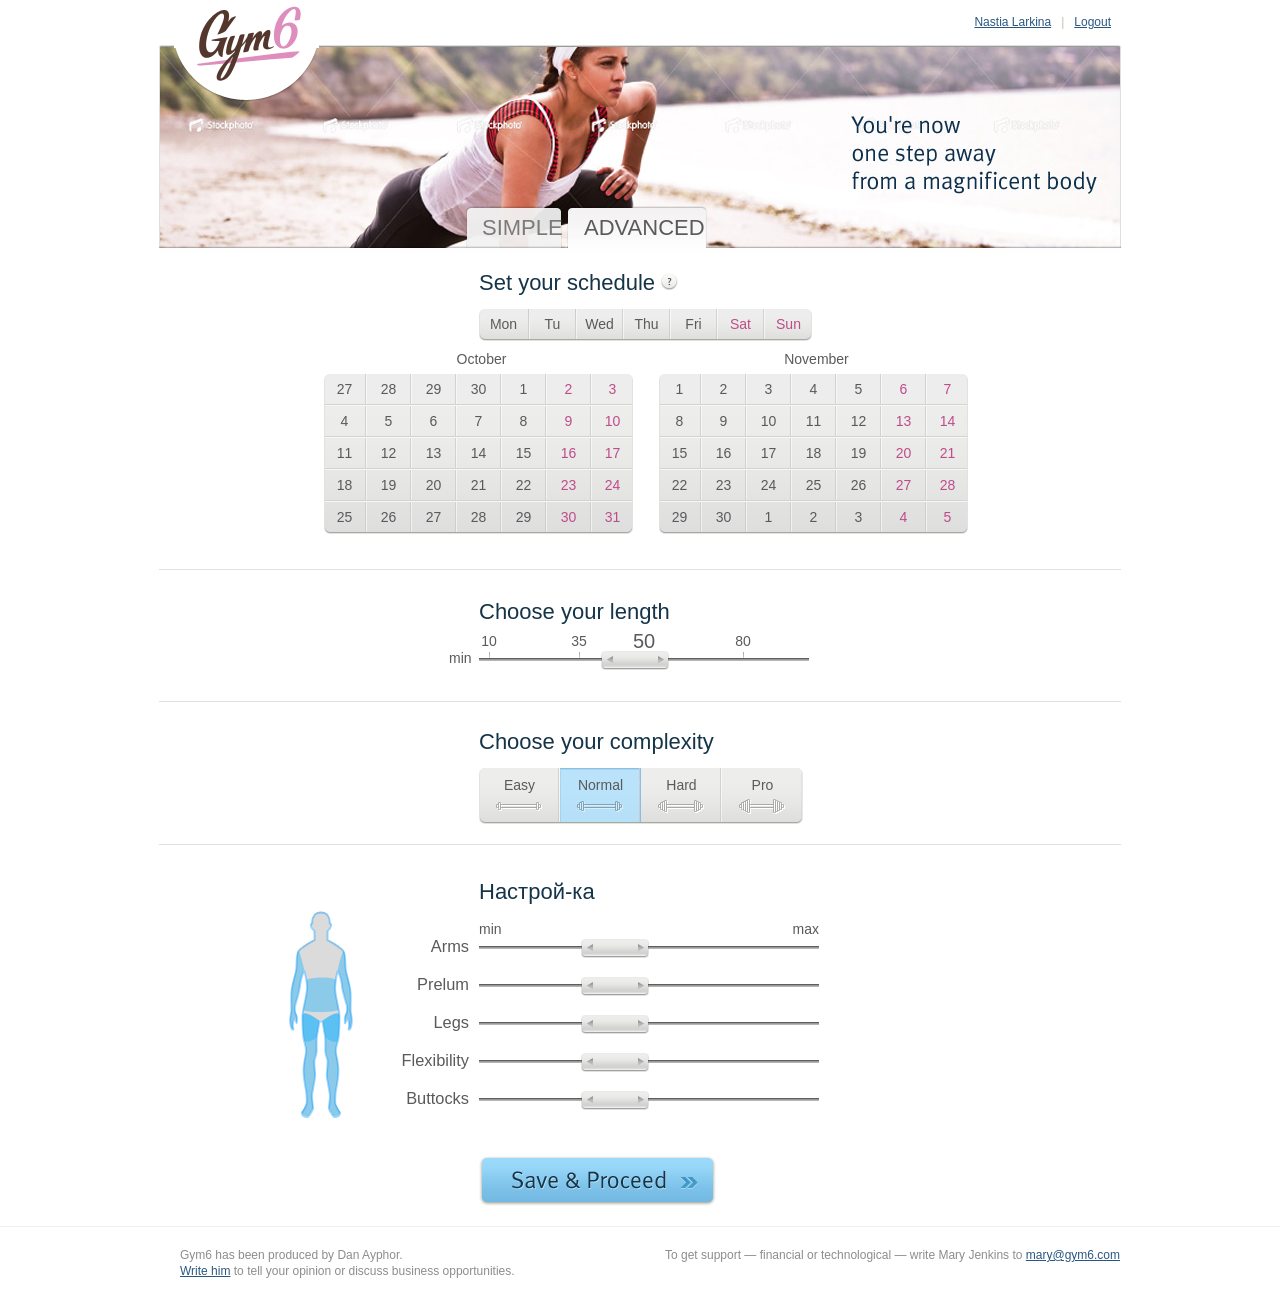
==== web/registration.html @ 05de3367 "bottom sliders get equal values in case if user click the same button twice" ====
<!DOCTYPE html PUBLIC "-//W3C//DTD XHTML 1.1//EN" "http://www.w3.org/TR/xhtml11/DTD/xhtml11.dtd">
<html xmlns="http://www.w3.org/1999/xhtml">
	<head>
		<meta http-equiv="Content-Type" content="text/html; charset=utf-8" />
		<title>Gym6</title>
		<link rel="stylesheet" href="css/style.css" type="text/css" />
    <script type="text/javascript" src="js/jquery-1.4.2.min.js"></script>
		<script type="text/javascript" src="js/jquery-ui.js"></script>
		<script type="text/javascript" src="js/jquery.ui.slider.js"></script>
		
		<script type="text/javascript" src="js/publisher.js"></script>
		<script type="text/javascript" src="js/subscriber.js"></script>
		<script type="text/javascript" src="js/ui.formBase.js"></script>
		<script type="text/javascript" src="js/ui.formWidgetBase.js"></script>
		<script type="text/javascript" src="js/ui.widgetBlock.js"></script>
		<script type="text/javascript" src="js/ui.scrollbarWidget.js"></script>
		<script type="text/javascript" src="js/ui.scalableSet.js"></script>
		<script type="text/javascript" src="js/ui.scalable.js"></script>
		<script type="text/javascript" src="js/ui.buttonSet.js"></script>
		<script type="text/javascript" src="js/ui.complexityBlock.js"></script>
		<script type="text/javascript" src="js/ui.calendarSet.js"></script>
		
		<script type="text/javascript" src="js/init.js"></script>
	</head>	
	<body>
		<div id="page">
        <h1 class="logo_new">GUM6<a href="#"></a></h1>
        <div class="sign"><a href="#">Nastia Larkina</a>|<a href="#">Logout</a></div>
        <img src="img/temp/a2.jpg" />
        
        	<div class="reg2">
        		<form method="POST" action="" id="registration_form">
        		    <div class="tab select_advanced">
            		    <a href="#" class="s">Simple</a>
            		    <strong class="a">Advanced</strong>
            		</div>
        			
                    <div class="reg_date" id="reg_date">
                    	<h2>Set your schedule <a href="#" class="q"></a></h2>
                        <div class="days"><a href="#" class="first">Mon</a><a href="#">Tu</a><a href="#">Wed</a><a href="#">Thu</a><a href="#">Fri</a><a href="#" class="pink">Sat</a><a href="#" class="last pink">Sun</a></div>
                        <div class="weeks">          
                            <div class="month">
                                <h3>October</h3>
                                <div class="first"><a href="#" date="2010.09.27">27</a><a href="#" date="2010.10.04">4</a><a href="#" date="2010.10.11">11</a><a href="#" date="2010.10.18">18</a><a href="#" date="2010.10.25">25</a></div>
                                <div><a href="#" date="2010.09.28">28</a><a href="#" date="2010.10.05">5</a><a href="#" date="2010.10.12">12</a><a href="#" date="2010.10.19">19</a><a href="#" date="2010.10.26">26</a></div>
                                <div><a href="#" date="2010.09.29">29</a><a href="#" date="2010.10.06">6</a><a href="#" date="2010.10.13">13</a><a href="#" date="2010.10.20">20</a><a href="#" date="2010.10.27">27</a></div>
                                <div><a href="#" date="2010.09.30">30</a><a href="#" date="2010.10.07">7</a><a href="#" date="2010.10.14">14</a><a href="#" date="2010.10.21">21</a><a href="#" date="2010.10.28">28</a></div>
                                <div><a href="#" date="2010.10.01">1</a><a href="#" date="2010.10.08">8</a><a href="#" date="2010.10.15">15</a><a href="#" date="2010.10.22">22</a><a href="#" date="2010.10.29">29</a></div>
                                <div class="pink"><a href="#" date="2010.10.02">2</a><a href="#" date="2010.10.09">9</a><a href="#" date="2010.10.16">16</a><a href="#" date="2010.10.23">23</a><a href="#" date="2010.10.30">30</a></div>
                                <div class="pink last"><a href="#" date="2010.10.03">3</a><a href="#" date="2010.10.10">10</a><a href="#" date="2010.10.17">17</a><a href="#" date="2010.10.24">24</a><a href="#" date="2010.10.31">31</a></div>
                            </div>           
                             <div class="month">
                                <h3>November</h3>
                                <div class="first"><a href="#" date="2010.10.01">1</a><a href="#" date="2010.10.08">8</a><a href="#" date="2010.10.15">15</a><a href="#" date="2010.10.22">22</a><a href="#" date="2010.10.29">29</a></div>
                                <div><a href="#" date="2010.10.02">2</a><a href="#" date="2010.10.09">9</a><a href="#" date="2010.10.16">16</a><a href="#" date="2010.10.23">23</a><a href="#" date="2010.10.30">30</a></div>
                                <div><a href="#" date="2010.10.03">3</a><a href="#" date="2010.10.10">10</a><a href="#" date="2010.10.17">17</a><a href="#" date="2010.10.24">24</a><a href="#" date="2010.11.01">1</a></div>
                                <div><a href="#" date="2010.10.04">4</a><a href="#" date="2010.10.11">11</a><a href="#" date="2010.10.18">18</a><a href="#" date="2010.10.25">25</a><a href="#" date="2010.11.02">2</a></div>
                                <div><a href="#" date="2010.10.05">5</a><a href="#" date="2010.10.12">12</a><a href="#" date="2010.10.19">19</a><a href="#" date="2010.10.26">26</a><a href="#" date="2010.11.03">3</a></div>
                                <div class="pink"><a href="#" date="2010.10.06">6</a><a href="#" date="2010.10.13">13</a><a href="#" date="2010.10.20">20</a><a href="#" date="2010.10.27">27</a><a href="#" date="2010.11.04">4</a></div>
                                <div class="pink last"><a href="#" date="2010.10.07">7</a><a href="#" date="2010.10.14">14</a><a href="#" date="2010.10.21">21</a><a href="#" date="2010.10.28">28</a><a href="#" date="2010.11.05">5</a></div>
                            </div>
                        </div>
                        <input type="hidden" name="data[dates]" id="data_dates" value=""/>
                     </div>

                    <div class="reg_length">
                        <h2>Choose your length</h2>
                        <div style="position:relative; padding:20px 0; width:330px;">
                            <span style="position:absolute; top:9px; left:-30px;">min</span>
                            <div id="scalable-set">
                                <span class="raz" style="left:10px;">10</span>
                                <span class="raz" style="left:100px;">35</span>
                                <span class="raz" style="left:50%;">50</span>
                                <span class="raz" style="left:80%">80</span>
                            </div>
                        	<div class="slider" id="slider_length"></div>
                        	<input type="hidden" name="data[length]" id="data_length" value="50" />
                        </div>
                    </div>


                    <div class="reg_complexity">
                    	<h2>Choose your complexity</h2>
                    	<div id="complexity-set">
                    	    <a value="1" href="#" class="c1">Easy</a>
                    	    <a value="2" href="#" class="c2">Normal</a>
                    	    <a value="3" href="#" class="c3">Hard</a>
                    	    <a value="4" href="#" class="c4">Pro</a>
                    	</div>
                    	<input type="hidden" name="data[complexity]" id="data_complexity" value="2" />
                    </div>
                
                    <div class="reg_setting" id="reg_setting">
                        <div class="men">
		                	<i class="s1" id="indicator-prelum"></i>
		                    <i class="s2" id="indicator-arms"></i>
		                    <i class="s3" id="indicator-legs"></i>
		                    <i class="s4" id="indicator-flexibility"></i>
		                    <i class="s5" id="indicator-buttocks"></i>
		                </div>
                    
                    	<h2>Настрой-ка</h2>
                    
                        <div style="width:340px; padding-bottom:5px;"><span style="float:right">max</span>min</div>
                        <div class="slider" id="arms-slider"><span>Arms</span></div>
                        <input type="hidden" name="data[arms]" id="data_arms" value="2" />
                        <div class="slider" id="prelum-slider"><span>Prelum</span></div>
                        <input type="hidden" name="data[prelum]" id="data_prelum" value="2" />
                        <div class="slider" id="legs-slider"><span>Legs</span></div>
                        <input type="hidden" name="data[legs]" id="data_legs" value="2" />
                        <div class="slider" id="flexibility-slider"><span>Flexibility</span></div>
                        <input type="hidden" name="data[flexibility]" id="flexibility" value="2" />
                        <div class="slider" id="buttocks-slider"><span>Buttocks</span></div> 
                        <input type="hidden" name="data[buttocks]" id="data_buttocks" value="2" />
                    </div>
                
                    <a href="#" class="sip"></a>
                </form>
        	</div>
        </div>
            
            
		<div id="footer"><div>
			<p>To get support — financial or technological — write Mary Jenkins to <a href="#">mary@gym6.com</a></p>
			Gym6 has been produced by Dan Ayphor. <br /><a href="#">Write him</a> to tell your opinion or discuss business opportunities. 
		</div></div>
		
		<script type="text/javascript">registration()</script>
	</body>
</html>
---- web/css/style.css ----
@charset "utf-8";
/* CSS Document */
* {margin:0; padding:0;}



#page {width:962px; margin:0 auto; font:14px/23px "Trebuchet MS", Arial, Helvetica, sans-serif; color:#5a5a5a; position:relative;}
a {color:#2a5782;}

.logo {float:left; width:100px; height:47px; overflow:hidden; position:relative;} 
.logo a {background:url(../img/logo.png); width:100px; height:47px; position:absolute; top:0px; left:0px;}

.sign {float:right; margin:11px 0; font-size:12px; color:#c4beb0;} .sign a {margin:0 10px; position:relative; z-index:11;} .sign  .fb {display:inline; position:relative; top:5px;}

.sign_popup {position:absolute; background:url(../img/sign.png); width:201px; z-index:10; padding:45px 16px 0; font-size:12px; right:10px; top:5px;}
.sign_popup .error {color:#fff; background:#ff7178; padding:5px; line-height:16px;} .sign_popup .error a {color:#fff;}
.sign_popup strong {color:#544b3e; display:block;}
.sign_popup .text {border:1px solid #dddddc; padding:3px; width:192px;}
.sign_popup .error_text {border:2px solid #ff878d; padding:2px;}
.bottom_sign_popup {position:absolute; width:201px; background:url(../img/sign2.png) bottom left; height:40px; bottom:-60px; left:0px; padding:10px 16px;}
.bottom_sign_popup .sign_in {width:69px; height:33px; background:url(../img/sign_in.png); border:none; float:left;}
.bottom_sign_popup .memory {line-height:16px; padding-left:10px; float:left;}

* html .sign_popup {background:none; filter:progid:DXImageTransform.Microsoft.AlphaImageLoader(enabled=true,sizingMethod=crop,src=img/sign.png);}
* html .bottom_sign_popup {background:none; filter:progid:DXImageTransform.Microsoft.AlphaImageLoader(enabled=true,sizingMethod=crop,src=img/sign2.png);}


.index {background:url(../img/index.jpg); height:384px; clear:both; margin-bottom:19px; position:relative;}

.index a {background:url(../img/button.png); width:250px; height:60px; line-height:58px; position:absolute; top:235px; left:681px; padding-left:20px;}
.index a:hover {background-position:center center;}
.index a:focus {background-position:bottom center; outline:none;}

.steps {background:url(../img/steps.png); height:168px; clear:both; margin-bottom:14px;}
.steps li {float:left; width:320px; position:relative; height:168px; list-style:none;}
.steps strong {color:#153448; font-family:'MetaNormalCyrLFRoman', sans-serif; font-size-adjust:0.5; font-size:22px; font-weight:normal; line-height:26px; padding:20px 0 0 70px; display:block;}
.steps img {position:absolute; bottom:2px; left:40px;}




.texts {background:url(../img/column.png); clear:both; padding-top:10px; margin-bottom:10px;}
.wrap {background:url(../img/column.png) bottom left; overflow:hidden; zoom:1;}

.texts .column_left {width:471px; float:left; padding-left:1px;}
.texts .column_right {width:471px; float:right; padding-right:1px;}
.texts .block {padding:10px 20px 20px; overflow:hidden; zoom:1;}

.texts .c1, .texts .c2 {background:url(../img/block.png) bottom left repeat-x;}
.texts .c4, .texts .c5 {border-bottom:1px solid #e7e7e7; padding-right:0px;}

.texts .c1 img {float:left;} 
.texts .c1 ul {position:relative; top:8px;} .texts .c1 li {list-style:none; font-size:14px; line-height:23px;} .texts .c1 li span {color:#c8c8c8; font-size:12px; position:relative; top:-1px; margin-left:-10px;}
.texts .c1 p {clear:both;}

.texts .c2 .sc {float:right; margin:4px 0 0 8px;} .texts .c2 .sc img {border:none; display:block;}
.texts .c2 p {margin-top:1em; line-height:20px;}

.texts .c3 ul {height:85px; margin:5px 0 -10px; background:url(../img/price_bg.png) center center no-repeat;}
.texts .c3 li {float:left; list-style:none; width:130px; text-align:center;}
.texts .c3 li strong {display:block; font-size:40px; font-weight:normal; position:relative; top:7px;} .texts .c3 li strong em {font-style:normal; font-size:20px;}
.texts .c3 .p1 {text-align:left; padding-left:10px;} .texts .c3 .p3 {padding-left:20px}
.texts .c3 p {font-size:22px;} .texts .c3 p em {font-size:12px; font-style:normal;}

.texts .c4 {padding:0;} .texts .c4 img {float:left;} .texts .c4 span {float:left; line-height:110px;} .texts .c4 a {font-size:22px;}

.texts .c5 p {color:#544b3e; line-height:16px; margin-bottom:10px;}
.texts .c5 cite {background:url(../img/cite.png); width:320px; height:61px; float:left; padding:4px 5px 4px 29px; font-size:12px; line-height:14px; color:#595959; font-style:normal;}

.texts .c6 dt {font-weight:bold; color:#544b3e;} .texts .c6 dd {font-size:12px; line-height:16px; margin-bottom:10px; color:#544b3e;}



.texts .title {font-size:22px;}

.big_button {background:url(../img/big_button.png); width:302px; height:80px; margin:0 auto; display:block; padding-left:40px;}
.big_button:hover {background-position:center center;}
.big_button:focus {background-position:bottom center; outline:none;}

.about {width:430px; padding:10px 20px 20px; float:left;}
.about h3 {font-weight:normal; font-size:16px; margin-bottom:10px;}
.about p {font-size:12px; line-height:16px; margin-bottom:0.6em;}

.img {padding:1px; border:1px solid #cdd8dd; float:left; margin-right:10px;}

.form {width:430px; padding:10px 20px 20px; float:left;}
.form h3 {font-weight:normal; font-size:14px; color:#544b3e;}
.form .text {font-size:14px; padding:4px; border:1px solid #ddd; width:360px; margin:5px 0 10px;}
.form textarea {font-size:14px; padding:4px; border:1px solid #ddd; width:360px; height:95px; font-family:"Trebuchet MS", Arial, Helvetica, sans-serif;}
.form .submit {color:#4b5125;  font-family:'MetaNormalCyrLFRoman', sans-serif; font-size-adjust:0.5; font-size:14px; background:url(../img/submit.png); width:47px; height:32px; border:none; outline:none; display:block; margin:8px 0 0 323px;}


#footer {font-size:12px; line-height:16px; font:12px/16px "Trebuchet MS", Arial, Helvetica, sans-serif; color:#8d8d8d; border-top:1px solid #efefef; margin-top:20px; clear:both;}
#footer div {width:940px; margin:0 auto; padding:20px 0 20px 20px;}
#footer p {float:right;}





.logo_new {position:absolute; overflow:hidden; width:145px; height:102px; text-indent:-200px; top:0px; left:15px; z-index:100;}
.logo_new a {background:url(../img/logo.png); width:145px; height:102px; position:absolute; top:0px; left:0px;}
* html .logo_new a {background:none; filter:progid:DXImageTransform.Microsoft.AlphaImageLoader(enabled=true,sizingMethod=crop,src=img/logo.png);}

.reg1 {width:385px; margin:0 auto; position:relative; color:#544b3e;}
.reg1 img {position:absolute; z-index:5; left:-226px; top:14px;}
.reg1 dt {font-size:22px; color:#153448; padding:20px 0 5px;} .reg1 dt input {position:absolute; left:-20px; margin-top:5px; z-index:10;}
.reg1 dd p {font-size:14px; line-height:15px;}
.reg1 dd label {display:block; margin-top:14px;}
.reg1 dd label input {width:100%; border:1px solid #ddd; padding:4px; width:360px;}
.reg1 dd label span {position:absolute; z-index:10; left:-100px; width:90px; text-align:right; font-size:12px;}
.reg1 dd a {background:url(../img/ft_icon.png); width:110px; height:35px; margin-top:5px; display:block;}
.reg1 dd a.twitter {background-position:0 0;}
.reg1 dd a.twitter_disabled {background-position:0 -35px;}
.reg1 dd a.facebook {background-position:0 -70px;}
.reg1 dd a.facebook_disabled {background-position:0 -105px;}
.reg1 dd a span {position:absolute; background:url(../img/pta.png); width:247px; padding-left:15px; height:28px; line-height:28px; font-size:12px; left:115px; color:#544b3e; margin-top:2px;}
.reg1 .next_step {background:url(../img/step1.png); width:277px; height:50px; display:block; margin:20px 0 30px;}


				.reg2 .tab {height:50px; background:url(../img/tab.png); position:absolute; margin-top:-50px; width:962px;}
				.reg2 .tab .s {position:absolute; font-size:22px; color:#7a7a7a; text-decoration:none; text-transform:uppercase; top:10px; left:323px; font-weight:normal;}
				.reg2 .tab .a {position:absolute; font-size:22px; color:#5a5a5a; text-decoration:none; text-transform:uppercase; top:10px; left:425px; font-weight:normal;}
				.reg2 .select_simple {background-position:bottom left;} .reg2 .select_simple .a {color:#7a7a7a;} .reg2 .select_simple .s {color:#5a5a5a;}
				
				.reg2 h2 {font-size:22px; font-weight:normal; color:#153448; padding:15px 0;}
				
				.reg_date, .reg_length, .reg_complexity, .reg_setting {padding-left:320px; border-bottom:1px solid #e0e0e0; overflow:hidden; padding-bottom:20px; clear:both; zoom:1;}
				.reg_date {padding-bottom:35px;}
				.reg_length h2 {padding-top:30px;}
				.reg_complexity h2 {padding-top:28px;}
				.reg_setting {border-bottom:none; padding-top:20px; position:relative;}
				
				
				.reg_date .q {background:url(../img/reg_q.png); width:17px; height:17px; line-height:7px; font-size:7px; display:inline-block;}
				.reg_date .pink a, .reg_date a.pink {color:#be4c8a !important;}
				
				.reg_date .days {background:url(../img/day.png) no-repeat; height:32px; width:335px;}
				.reg_date .days a {width:45px; margin-left:2px; float:left; line-height:30px; text-align:center; text-decoration:none; color:#5a5a5a;}	
				.reg_date .days a:hover {background:url(../img/day_select.png) top left repeat-x;}
				.reg_date .days a.select {background:#bae3fb;}
				.reg_date .days a.first {width:49px; margin:0px}
				.reg_date .days a.last {width:47px;}
				.reg_date .days a.first:hover, .reg_date .days a.first_select, .reg_date .days a.last:hover, .reg_date .days a.last_select {height:32px; background:url(../img/day_select_corner.png);}
				.reg_date .days a.last:hover, .reg_date .days a.last_select {height:32px; background:url(../img/day_select_corner.png) top right;} 
				
				.reg_date .weeks {clear:both; margin-left:-155px;}
				
				.reg_date .month {width:315px; float:left; margin-right:20px; background:url(../img/mounth.png) left bottom no-repeat;}
				.reg_date .month .first, .reg_date .month .last {width:41px;}
				.reg_date .month h3 {font-size:14px; font-weight:normal; text-align:center; line-height:20px; padding:8px 0 5px}
				.reg_date .month div {width:43px; float:left; margin-right:2px;}
				.reg_date .month a {line-height:30px; margin-bottom:2px; text-align:center; color:#5a5a5a; display:block; text-decoration:none;}	
				.reg_date .month a:hover, .reg_date .days a:hover {background:url(../img/day_select.png);}
				.reg_date .select a, .reg_date a.select {background:#bae3fb;}
				
				.reg_date .first.select {-moz-border-radius:7px 0 0 7px; -webkit-border-radius:7px 0 0 7px; border-radius:7px 0 0 7px} 
				.reg_date .last.select {-moz-border-radius:0 7px 7px 0; -webkit-border-radius:0 7px 7px 0; border-radius:0 7px 7px 0}
				
				.month .first a:first-child {-moz-border-radius:7px 0 0 0; -webkit-border-radius:7px 0 0 0; border-radius:7px 0 0 0}
				.month .first a:last-child {-moz-border-radius:0 0 0 7px; -webkit-border-radius:0 0 0 7px; border-radius:0 0 0 7px}
				.month .last a:first-child {-moz-border-radius:0 7px 0 0; -webkit-border-radius:0 7px 0 0; border-radius:0 7px 0 0}
				.month .last a:last-child {-moz-border-radius:0 0 7px 0; -webkit-border-radius:0 0 7px 0; border-radius:0 0 7px 0}
				
				.reg_complexity div {background:url(../img/complexity.png) top left no-repeat; height:56px;}
				.reg_complexity div a {float:left; height:56px; text-align:center; line-height:35px; width:81px; text-decoration:none; color:#5a5a5a;}
				.reg_complexity a:hover {background:url(../img/complexity.png);}
				.reg_complexity a.c1:hover {background-position:0 -56px;}
				.reg_complexity a.c2:hover {background-position:-81px -56px;}
				.reg_complexity a.c3:hover {background-position:-162px -56px;}
				.reg_complexity a.c4:hover {background-position:-243px -56px;}
				.reg_complexity a.c1.select {background:url(../img/complexity.png) 0 -112px;}
				.reg_complexity a.c2.select {background:url(../img/complexity.png) -81px -112px;}
				.reg_complexity a.c3.select {background:url(../img/complexity.png) -162px -112px;}
				.reg_complexity a.c4.select {background:url(../img/complexity.png) -243px -112px;}
				
				.reg_setting .slider {width:340px; margin:0 0 35px;}
				.reg_setting .slider span {position:absolute; width:100px; text-align:right; left:-110px; top:-12px; font-size:16px;}
				.reg_setting .men {width:64px; height:208px; background:url(../img/men.png); position:absolute; top:65px; left:130px;}
				
				.men i {position:absolute; background:url(../img/men.png);}
				.reg_setting .s1 {top:66px; left:13px; background-position: -100px 0; width:40px; height:40px;}
				.reg_setting .s2 {top:40px; left:0px; background-position: -100px -50px; width:65px; height:80px;}
				.reg_setting .s3 {top:99px; left:-1px; background-position: -100px -140px; width:55px; height:110px;}
				.reg_setting .s4 {top:0px; left:-2px; background-position: -180px -40px; width:66px; height:208px;}
				.reg_setting .s5 {top:102px; left:12px; background-position: -200px 0; width:40px; height:30px;}
				
				.sip {background:url(../img/sip.png); width:237px; height:50px; display:block; margin-left:320px}
				.sip:hover {background-position:center center;}
				.sip:focus {background-position:bottom left;}
				
				.reg_length .raz {background:url(../img/raz.png) center bottom no-repeat; position:absolute; top:-8px; padding-bottom:5px; width:50px; margin-left:-25px; text-align:center;}
				.reg_length .big {font-size:18px; font-weight:bold;}
				

.ui-slider { position: relative; text-align: left; }
.ui-slider .ui-slider-handle { position: absolute; z-index: 2; width: 1.2em; height: 1.2em; cursor: default;}
.ui-slider .ui-slider-range { position: absolute; z-index: 1; font-size: .7em; display: block; border: 0; background-position: 0 0; }

.ui-slider-horizontal { height: .8em; }
.ui-slider-horizontal .ui-slider-handle { top: -.3em; margin-left: -.6em; }
.ui-slider-horizontal .ui-slider-range { top: 0; height: 100%; }
.ui-slider-horizontal .ui-slider-range-min { left: 0; }
.ui-slider-horizontal .ui-slider-range-max { right: 0; }

.ui-slider-vertical { width: .8em; height: 100px; }
.ui-slider-vertical .ui-slider-handle { left: -.3em; margin-left: 0; margin-bottom: -.6em; }
.ui-slider-vertical .ui-slider-range { left: 0; width: 100%; }
.ui-slider-vertical .ui-slider-range-min { bottom: 0; }
.ui-slider-vertical .ui-slider-range-max { top: 0; }

.ui-slider {height:1px; background:#999; border-top:1px solid #5e5e5e; border-bottom:1px solid #b5b5b5; }
.ui-slider .ui-slider-handle  {background:url(../img/s1.png); width:68px; height:19px; margin-left:-34px; top:-8px; outline:none;}
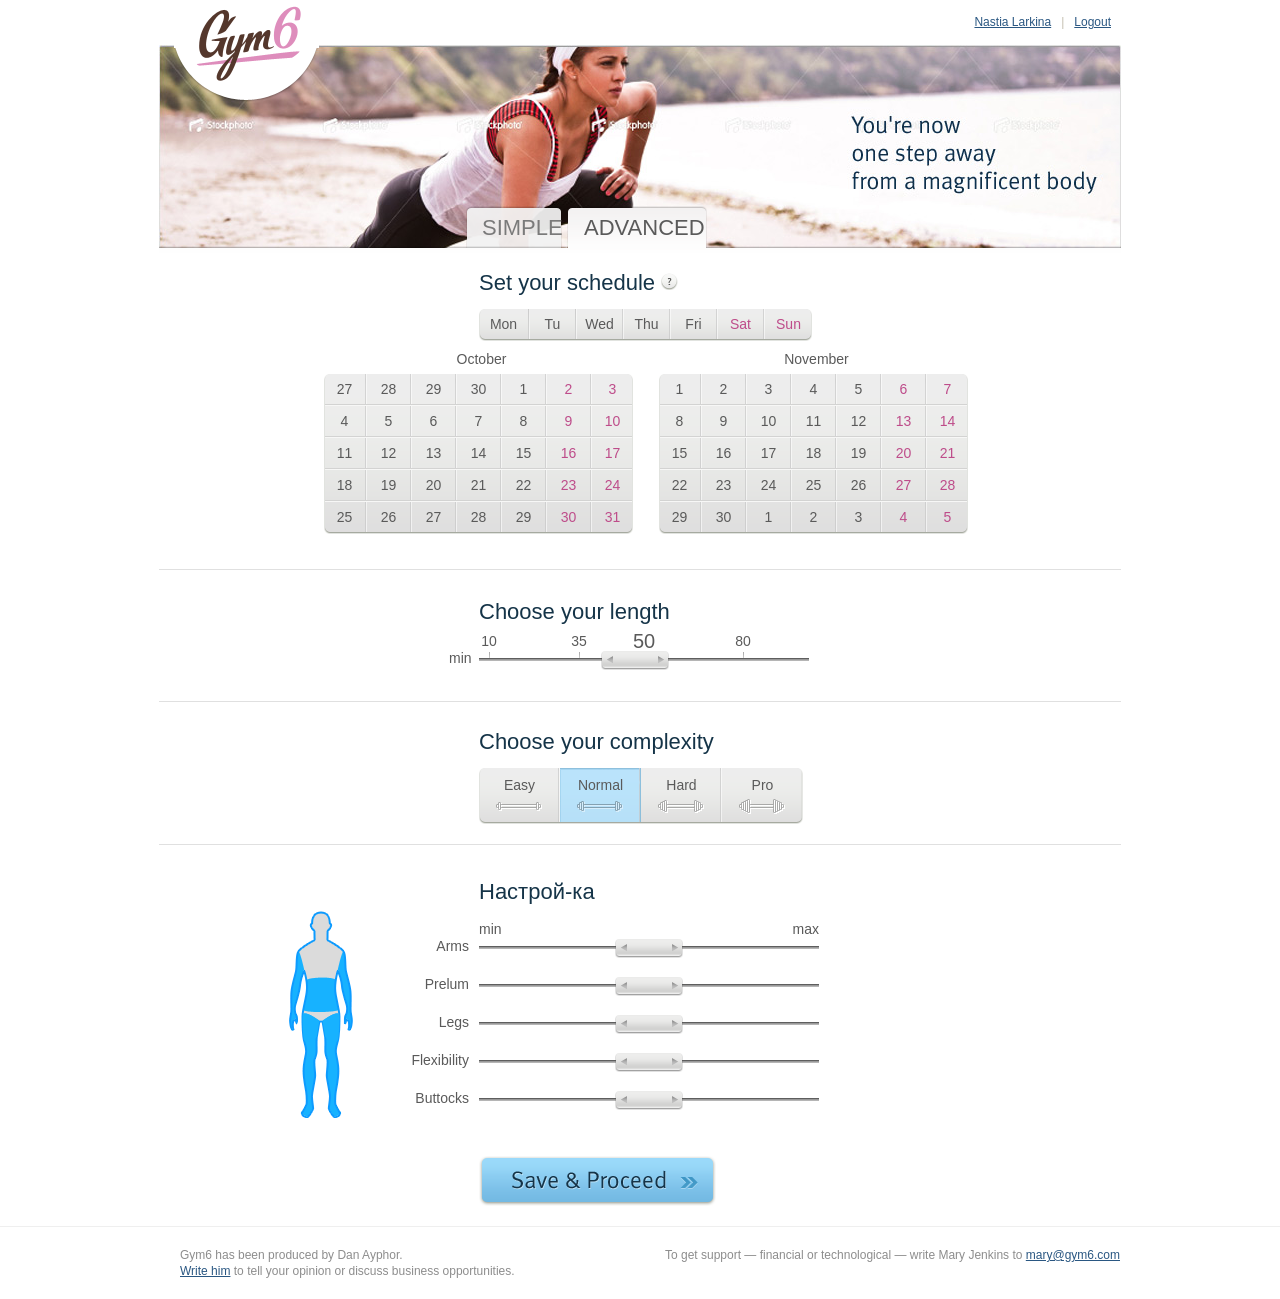
==== commit 7ece8543: "extended form complete" ====
--- a/web/registration.html
+++ b/web/registration.html
@@ -18,7 +18,7 @@
 		<script type="text/javascript" src="js/ui.scalable.js"></script>
 		<script type="text/javascript" src="js/ui.buttonSet.js"></script>
 		<script type="text/javascript" src="js/ui.complexityBlock.js"></script>
-		<script type="text/javascript" src="js/ui.calendarSet.js"></script>
+		<script type="text/javascript" src="js/ui.monthCalendar.js"></script>
 		
 		<script type="text/javascript" src="js/init.js"></script>
 	</head>	
@@ -37,27 +37,35 @@
         			
                     <div class="reg_date" id="reg_date">
                     	<h2>Set your schedule <a href="#" class="q"></a></h2>
-                        <div class="days"><a href="#" class="first">Mon</a><a href="#">Tu</a><a href="#">Wed</a><a href="#">Thu</a><a href="#">Fri</a><a href="#" class="pink">Sat</a><a href="#" class="last pink">Sun</a></div>
-                        <div class="weeks">          
+                        <div id="week-date-selector" class="days">
+							<a href="#" class="first" value="1">Mon</a>
+							<a href="#" value="2">Tu</a>
+							<a href="#" value="3">Wed</a>
+							<a href="#" value="4">Thu</a>
+							<a href="#" value="5">Fri</a>
+							<a href="#" class="pink" value="6">Sat</a>
+							<a href="#" class="last pink" value="0">Sun</a>
+						</div>
+                        <div class="weeks" id="month-date-selector">
                             <div class="month">
                                 <h3>October</h3>
-                                <div class="first"><a href="#" date="2010.09.27">27</a><a href="#" date="2010.10.04">4</a><a href="#" date="2010.10.11">11</a><a href="#" date="2010.10.18">18</a><a href="#" date="2010.10.25">25</a></div>
-                                <div><a href="#" date="2010.09.28">28</a><a href="#" date="2010.10.05">5</a><a href="#" date="2010.10.12">12</a><a href="#" date="2010.10.19">19</a><a href="#" date="2010.10.26">26</a></div>
-                                <div><a href="#" date="2010.09.29">29</a><a href="#" date="2010.10.06">6</a><a href="#" date="2010.10.13">13</a><a href="#" date="2010.10.20">20</a><a href="#" date="2010.10.27">27</a></div>
-                                <div><a href="#" date="2010.09.30">30</a><a href="#" date="2010.10.07">7</a><a href="#" date="2010.10.14">14</a><a href="#" date="2010.10.21">21</a><a href="#" date="2010.10.28">28</a></div>
-                                <div><a href="#" date="2010.10.01">1</a><a href="#" date="2010.10.08">8</a><a href="#" date="2010.10.15">15</a><a href="#" date="2010.10.22">22</a><a href="#" date="2010.10.29">29</a></div>
-                                <div class="pink"><a href="#" date="2010.10.02">2</a><a href="#" date="2010.10.09">9</a><a href="#" date="2010.10.16">16</a><a href="#" date="2010.10.23">23</a><a href="#" date="2010.10.30">30</a></div>
-                                <div class="pink last"><a href="#" date="2010.10.03">3</a><a href="#" date="2010.10.10">10</a><a href="#" date="2010.10.17">17</a><a href="#" date="2010.10.24">24</a><a href="#" date="2010.10.31">31</a></div>
+                                <div class="first" day="1"><a href="#" date="2010.09.27">27</a><a href="#" date="2010.10.04">4</a><a href="#" date="2010.10.11">11</a><a href="#" date="2010.10.18">18</a><a href="#" date="2010.10.25">25</a></div>
+                                <div day="2"><a href="#" date="2010.09.28">28</a><a href="#" date="2010.10.05">5</a><a href="#" date="2010.10.12">12</a><a href="#" date="2010.10.19">19</a><a href="#" date="2010.10.26">26</a></div>
+                                <div day="3"><a href="#" date="2010.09.29">29</a><a href="#" date="2010.10.06">6</a><a href="#" date="2010.10.13">13</a><a href="#" date="2010.10.20">20</a><a href="#" date="2010.10.27">27</a></div>
+                                <div day="4"><a href="#" date="2010.09.30">30</a><a href="#" date="2010.10.07">7</a><a href="#" date="2010.10.14">14</a><a href="#" date="2010.10.21">21</a><a href="#" date="2010.10.28">28</a></div>
+                                <div day="5"><a href="#" date="2010.10.01">1</a><a href="#" date="2010.10.08">8</a><a href="#" date="2010.10.15">15</a><a href="#" date="2010.10.22">22</a><a href="#" date="2010.10.29">29</a></div>
+                                <div class="pink" day="6"><a href="#" date="2010.10.02">2</a><a href="#" date="2010.10.09">9</a><a href="#" date="2010.10.16">16</a><a href="#" date="2010.10.23">23</a><a href="#" date="2010.10.30">30</a></div>
+                                <div class="pink last" day="0"><a href="#" date="2010.10.03">3</a><a href="#" date="2010.10.10">10</a><a href="#" date="2010.10.17">17</a><a href="#" date="2010.10.24">24</a><a href="#" date="2010.10.31">31</a></div>
                             </div>           
                              <div class="month">
                                 <h3>November</h3>
-                                <div class="first"><a href="#" date="2010.10.01">1</a><a href="#" date="2010.10.08">8</a><a href="#" date="2010.10.15">15</a><a href="#" date="2010.10.22">22</a><a href="#" date="2010.10.29">29</a></div>
-                                <div><a href="#" date="2010.10.02">2</a><a href="#" date="2010.10.09">9</a><a href="#" date="2010.10.16">16</a><a href="#" date="2010.10.23">23</a><a href="#" date="2010.10.30">30</a></div>
-                                <div><a href="#" date="2010.10.03">3</a><a href="#" date="2010.10.10">10</a><a href="#" date="2010.10.17">17</a><a href="#" date="2010.10.24">24</a><a href="#" date="2010.11.01">1</a></div>
-                                <div><a href="#" date="2010.10.04">4</a><a href="#" date="2010.10.11">11</a><a href="#" date="2010.10.18">18</a><a href="#" date="2010.10.25">25</a><a href="#" date="2010.11.02">2</a></div>
-                                <div><a href="#" date="2010.10.05">5</a><a href="#" date="2010.10.12">12</a><a href="#" date="2010.10.19">19</a><a href="#" date="2010.10.26">26</a><a href="#" date="2010.11.03">3</a></div>
-                                <div class="pink"><a href="#" date="2010.10.06">6</a><a href="#" date="2010.10.13">13</a><a href="#" date="2010.10.20">20</a><a href="#" date="2010.10.27">27</a><a href="#" date="2010.11.04">4</a></div>
-                                <div class="pink last"><a href="#" date="2010.10.07">7</a><a href="#" date="2010.10.14">14</a><a href="#" date="2010.10.21">21</a><a href="#" date="2010.10.28">28</a><a href="#" date="2010.11.05">5</a></div>
+                                <div class="first" day="1"><a href="#" date="2010.11.01">1</a><a href="#" date="2010.11.08">8</a><a href="#" date="2010.11.15">15</a><a href="#" date="2010.11.22">22</a><a href="#" date="2010.11.29">29</a></div>
+                                <div day="2"><a href="#" date="2010.11.02">2</a><a href="#" date="2010.11.09">9</a><a href="#" date="2010.11.16">16</a><a href="#" date="2010.11.23">23</a><a href="#" date="2010.11.30">30</a></div>
+                                <div day="3"><a href="#" date="2010.11.03">3</a><a href="#" date="2010.11.10">10</a><a href="#" date="2010.11.17">17</a><a href="#" date="2010.11.24">24</a><a href="#" date="2010.12.01">1</a></div>
+                                <div day="4"><a href="#" date="2010.11.04">4</a><a href="#" date="2010.11.11">11</a><a href="#" date="2010.11.18">18</a><a href="#" date="2010.11.25">25</a><a href="#" date="2010.12.02">2</a></div>
+                                <div day="5"><a href="#" date="2010.11.05">5</a><a href="#" date="2010.11.12">12</a><a href="#" date="2010.11.19">19</a><a href="#" date="2010.11.26">26</a><a href="#" date="2010.12.03">3</a></div>
+                                <div class="pink" day="6"><a href="#" date="2010.11.06">6</a><a href="#" date="2010.11.13">13</a><a href="#" date="2010.11.20">20</a><a href="#" date="2010.11.27">27</a><a href="#" date="2010.12.04">4</a></div>
+                                <div class="pink last" day="0"><a href="#" date="2010.11.07">7</a><a href="#" date="2010.11.14">14</a><a href="#" date="2010.11.21">21</a><a href="#" date="2010.11.28">28</a><a href="#" date="2010.12.05">5</a></div>
                             </div>
                         </div>
                         <input type="hidden" name="data[dates]" id="data_dates" value=""/>
@@ -103,15 +111,15 @@
                     
                         <div style="width:340px; padding-bottom:5px;"><span style="float:right">max</span>min</div>
                         <div class="slider" id="arms-slider"><span>Arms</span></div>
-                        <input type="hidden" name="data[arms]" id="data_arms" value="2" />
+                        <input type="hidden" name="data[arms]" id="data_arms" value="" />
                         <div class="slider" id="prelum-slider"><span>Prelum</span></div>
-                        <input type="hidden" name="data[prelum]" id="data_prelum" value="2" />
+                        <input type="hidden" name="data[prelum]" id="data_prelum" value="" />
                         <div class="slider" id="legs-slider"><span>Legs</span></div>
-                        <input type="hidden" name="data[legs]" id="data_legs" value="2" />
+                        <input type="hidden" name="data[legs]" id="data_legs" value="" />
                         <div class="slider" id="flexibility-slider"><span>Flexibility</span></div>
-                        <input type="hidden" name="data[flexibility]" id="flexibility" value="2" />
+                        <input type="hidden" name="data[flexibility]" id="data_flexibility" value="" />
                         <div class="slider" id="buttocks-slider"><span>Buttocks</span></div> 
-                        <input type="hidden" name="data[buttocks]" id="data_buttocks" value="2" />
+                        <input type="hidden" name="data[buttocks]" id="data_buttocks" value="" />
                     </div>
                 
                     <a href="#" class="sip"></a>
--- a/web/css/style.css
+++ b/web/css/style.css
@@ -137,13 +137,14 @@
 				
 				.reg_date .days {background:url(../img/day.png) no-repeat; height:32px; width:335px;}
 				.reg_date .days a {width:45px; margin-left:2px; float:left; line-height:30px; text-align:center; text-decoration:none; color:#5a5a5a;}	
-				.reg_date .days a:hover {background:url(../img/day_select.png) top left repeat-x;}
-				.reg_date .days a.select {background:#bae3fb;}
 				.reg_date .days a.first {width:49px; margin:0px}
 				.reg_date .days a.last {width:47px;}
-				.reg_date .days a.first:hover, .reg_date .days a.first_select, .reg_date .days a.last:hover, .reg_date .days a.last_select {height:32px; background:url(../img/day_select_corner.png);}
-				.reg_date .days a.last:hover, .reg_date .days a.last_select {height:32px; background:url(../img/day_select_corner.png) top right;} 
-				
+				/*
+				should be refactored, because selected element on hover event looks like ordinary grey hovered element
+				.reg_date .days a:hover {background:url(../img/day_select.png) top left repeat-x;}
+				.reg_date .days a.first:hover, .reg_date .days a.first.select, .reg_date .days a.last:hover, .reg_date .days a.last.select {height:32px; background:url(../img/day_select_corner.png);}
+				.reg_date .days a.last:hover, .reg_date .days a.last.select {height:32px; background:url(../img/day_select_corner.png) top right;}
+				*/
 				.reg_date .weeks {clear:both; margin-left:-155px;}
 				
 				.reg_date .month {width:315px; float:left; margin-right:20px; background:url(../img/mounth.png) left bottom no-repeat;}
@@ -151,11 +152,14 @@
 				.reg_date .month h3 {font-size:14px; font-weight:normal; text-align:center; line-height:20px; padding:8px 0 5px}
 				.reg_date .month div {width:43px; float:left; margin-right:2px;}
 				.reg_date .month a {line-height:30px; margin-bottom:2px; text-align:center; color:#5a5a5a; display:block; text-decoration:none;}	
-				.reg_date .month a:hover, .reg_date .days a:hover {background:url(../img/day_select.png);}
-				.reg_date .select a, .reg_date a.select {background:#bae3fb;}
+				/*.reg_date .month a:hover, .reg_date .days a:hover {background:url(../img/day_select.png);}*/
+				.reg_date .month .select a, .reg_date .month a.select {background:#bae3fb;}
 				
 				.reg_date .first.select {-moz-border-radius:7px 0 0 7px; -webkit-border-radius:7px 0 0 7px; border-radius:7px 0 0 7px} 
 				.reg_date .last.select {-moz-border-radius:0 7px 7px 0; -webkit-border-radius:0 7px 7px 0; border-radius:0 7px 7px 0}
+				
+				.reg_date .days a.select {background-color:#bae3fb; background-image:none;}
+        
 				
 				.month .first a:first-child {-moz-border-radius:7px 0 0 0; -webkit-border-radius:7px 0 0 0; border-radius:7px 0 0 0}
 				.month .first a:last-child {-moz-border-radius:0 0 0 7px; -webkit-border-radius:0 0 0 7px; border-radius:0 0 0 7px}
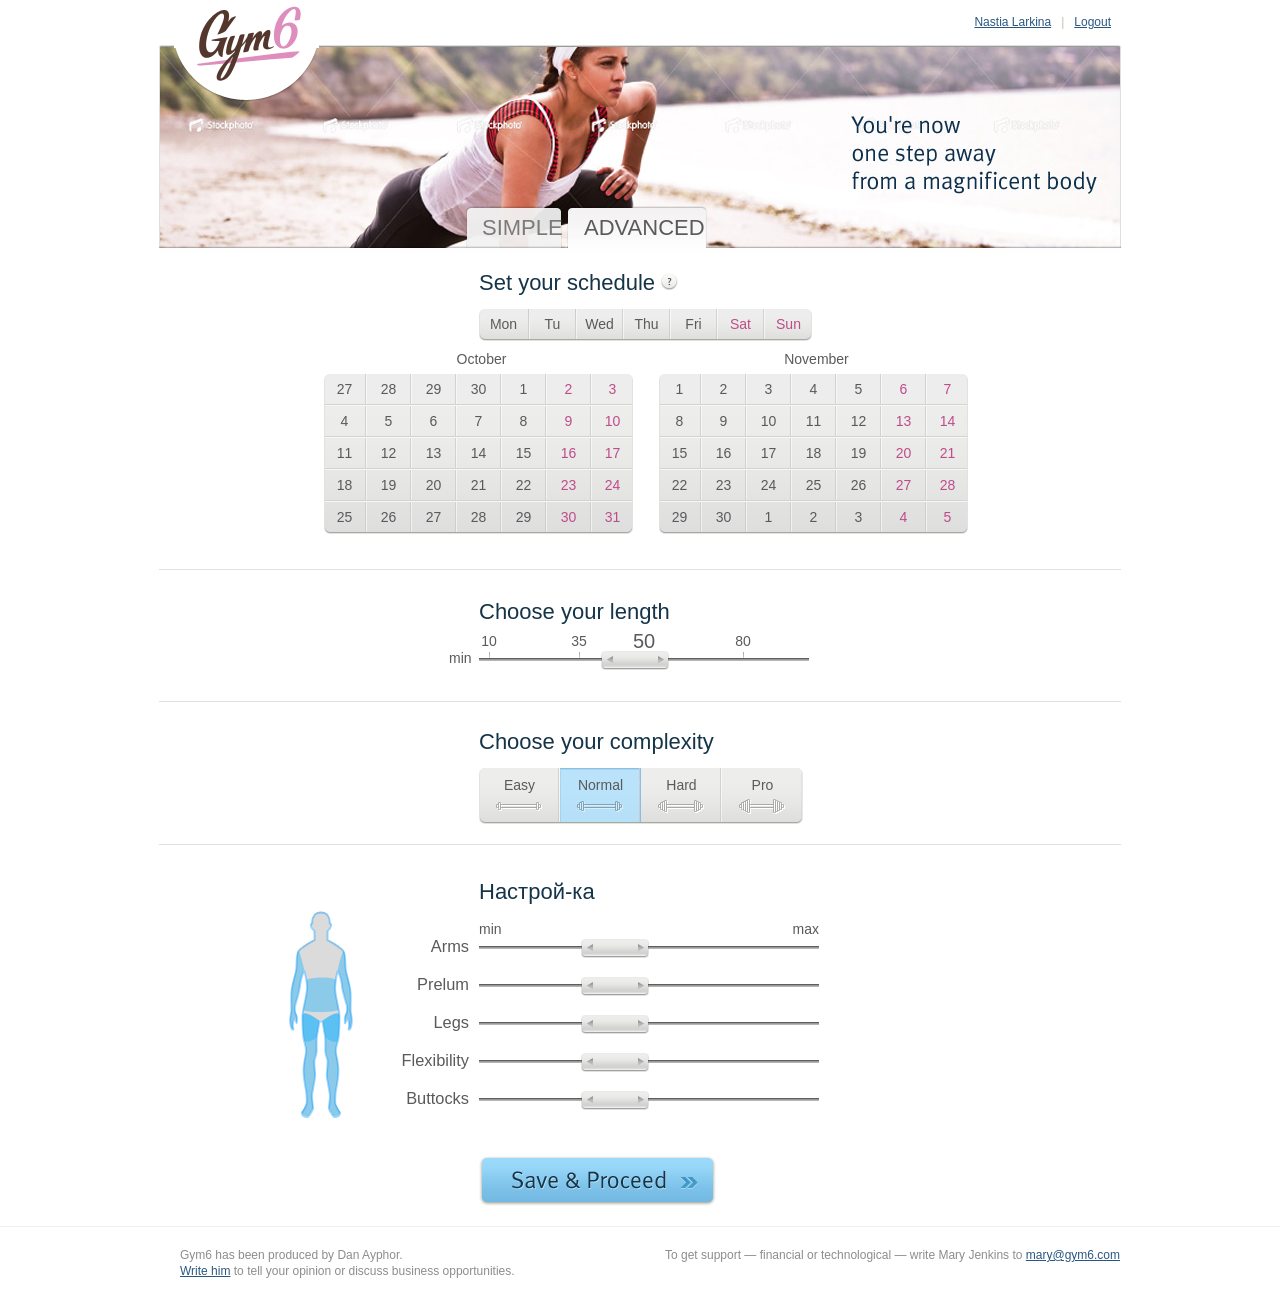
==== commit bed96c07: "IE $.inArray bug workaround" ====
--- a/web/registration.html
+++ b/web/registration.html
@@ -4,7 +4,7 @@
 		<meta http-equiv="Content-Type" content="text/html; charset=utf-8" />
 		<title>Gym6</title>
 		<link rel="stylesheet" href="css/style.css" type="text/css" />
-    <script type="text/javascript" src="js/jquery-1.4.2.min.js"></script>
+		<script type="text/javascript" src="js/jquery-1.4.3.js"></script>
 		<script type="text/javascript" src="js/jquery-ui.js"></script>
 		<script type="text/javascript" src="js/jquery.ui.slider.js"></script>
 		
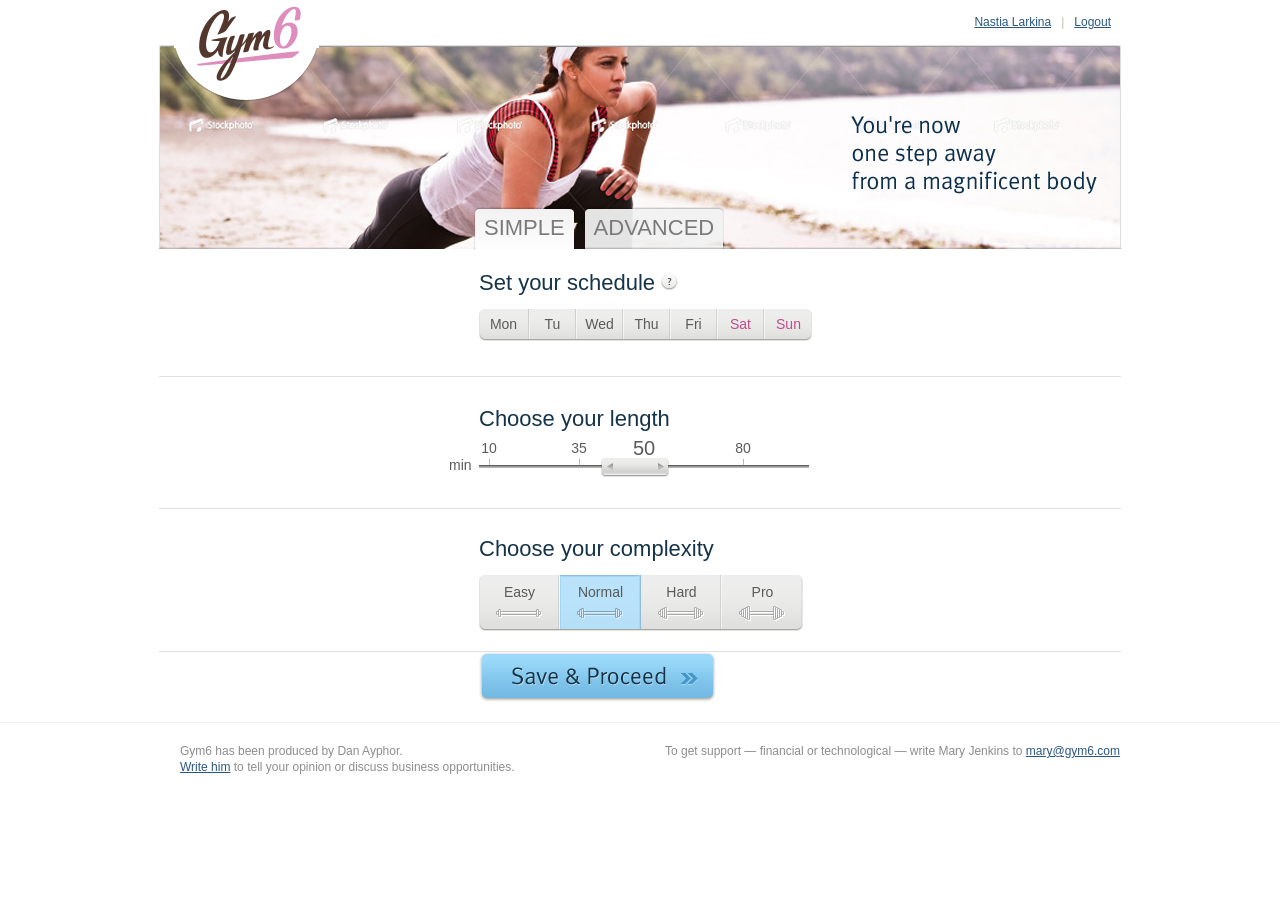
==== commit a11e3141: "tabs complete" ====
--- a/web/registration.html
+++ b/web/registration.html
@@ -19,6 +19,7 @@
 		<script type="text/javascript" src="js/ui.buttonSet.js"></script>
 		<script type="text/javascript" src="js/ui.complexityBlock.js"></script>
 		<script type="text/javascript" src="js/ui.monthCalendar.js"></script>
+		<script type="text/javascript" src="js/ui.tabs.js"></script>
 		
 		<script type="text/javascript" src="js/init.js"></script>
 	</head>	
@@ -30,22 +31,22 @@
         
         	<div class="reg2">
         		<form method="POST" action="" id="registration_form">
-        		    <div class="tab select_advanced">
-            		    <a href="#" class="s">Simple</a>
-            		    <strong class="a">Advanced</strong>
-            		</div>
+        		    <div class="tabs" id="tabs">
+									<a name="simple" href="javascript:void(0);">Simple<i></i></a>
+									<a name="advanced" href="javascript:void(0);" class="active">Advanced<i></i></a>
+								</div>
         			
                     <div class="reg_date" id="reg_date">
                     	<h2>Set your schedule <a href="#" class="q"></a></h2>
                         <div id="week-date-selector" class="days">
-							<a href="#" class="first" value="1">Mon</a>
-							<a href="#" value="2">Tu</a>
-							<a href="#" value="3">Wed</a>
-							<a href="#" value="4">Thu</a>
-							<a href="#" value="5">Fri</a>
-							<a href="#" class="pink" value="6">Sat</a>
-							<a href="#" class="last pink" value="0">Sun</a>
-						</div>
+													<a href="javascript:void(0);" class="first" value="1">Mon</a>
+													<a href="javascript:void(0);" value="2">Tu</a>
+													<a href="javascript:void(0);" value="3">Wed</a>
+													<a href="javascript:void(0);" value="4">Thu</a>
+													<a href="javascript:void(0);" value="5">Fri</a>
+													<a href="javascript:void(0);" class="pink" value="6">Sat</a>
+													<a href="javascript:void(0);" class="last pink" value="0">Sun</a>
+												</div>
                         <div class="weeks" id="month-date-selector">
                             <div class="month">
                                 <h3>October</h3>
@@ -99,15 +100,15 @@
                     </div>
                 
                     <div class="reg_setting" id="reg_setting">
-                        <div class="men">
-		                	<i class="s1" id="indicator-prelum"></i>
+                      <div class="men">
+		                		<i class="s1" id="indicator-prelum"></i>
 		                    <i class="s2" id="indicator-arms"></i>
 		                    <i class="s3" id="indicator-legs"></i>
 		                    <i class="s4" id="indicator-flexibility"></i>
 		                    <i class="s5" id="indicator-buttocks"></i>
-		                </div>
+		                  </div>
                     
-                    	<h2>Настрой-ка</h2>
+                    	<h2>Details</h2>
                     
                         <div style="width:340px; padding-bottom:5px;"><span style="float:right">max</span>min</div>
                         <div class="slider" id="arms-slider"><span>Arms</span></div>
--- a/web/css/style.css
+++ b/web/css/style.css
@@ -118,10 +118,11 @@
 .reg1 .next_step {background:url(../img/step1.png); width:277px; height:50px; display:block; margin:20px 0 30px;}
 
 
-				.reg2 .tab {height:50px; background:url(../img/tab.png); position:absolute; margin-top:-50px; width:962px;}
-				.reg2 .tab .s {position:absolute; font-size:22px; color:#7a7a7a; text-decoration:none; text-transform:uppercase; top:10px; left:323px; font-weight:normal;}
-				.reg2 .tab .a {position:absolute; font-size:22px; color:#5a5a5a; text-decoration:none; text-transform:uppercase; top:10px; left:425px; font-weight:normal;}
-				.reg2 .select_simple {background-position:bottom left;} .reg2 .select_simple .a {color:#7a7a7a;} .reg2 .select_simple .s {color:#5a5a5a;}
+.reg2 .tabs {position:absolute; left:315px; top:207px;}
+.reg2 .tabs a {background:url(../img/tab.png) bottom left; font-size:22px; 
+				color:#7a7a7a; text-decoration:none; text-transform:uppercase; line-height:42px; display:inline-block; position:relative; margin-right:15px; padding-left:10px;}
+.reg2 .tabs a i {background:url(../img/tab.png) bottom right; width:10px; height:42px; position:absolute; right:-10px; top:0px;}
+	.reg2 .tabs a.active {background-position:top left;} .reg2 .tabs a.active i {background-position:top right;}
 				
 				.reg2 h2 {font-size:22px; font-weight:normal; color:#153448; padding:15px 0;}
 				
